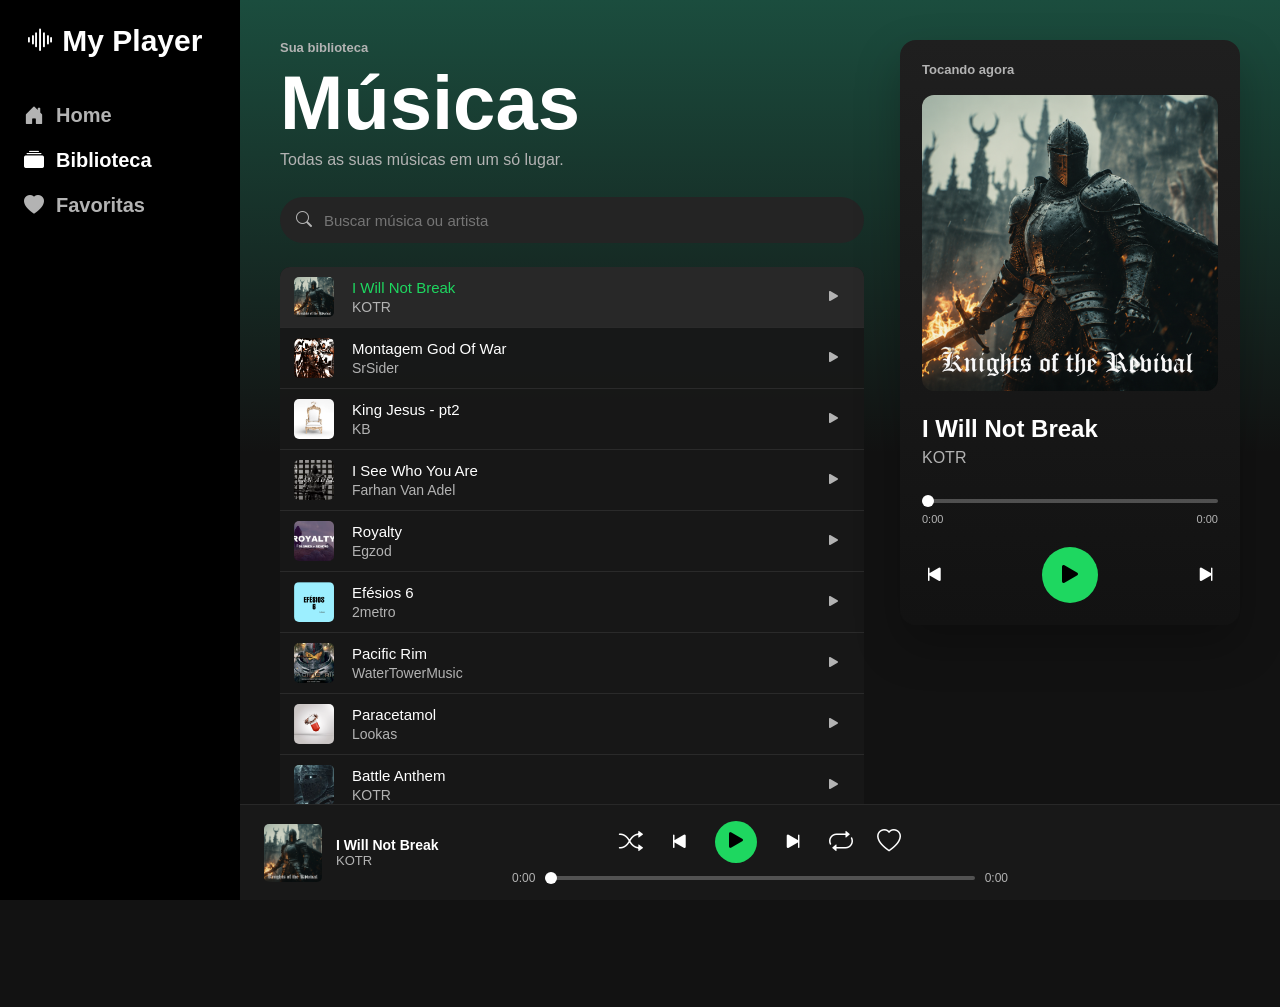
==== biblioteca.html @ 362a0c58 "feat: initial commit" ====
<!doctype html>
<html lang="pt-BR">
  <head>
    <meta charset="UTF-8" />
    <meta name="viewport" content="width=device-width, initial-scale=1.0" />
    <title>Biblioteca</title>
    <link rel="icon" type="image/png" href="assets/icon.png" />
    <link rel="stylesheet" href="style.css" />
    <link
      rel="stylesheet"
      href="https://cdn.jsdelivr.net/npm/bootstrap-icons@1.11.3/font/bootstrap-icons.css"
    />
  </head>
  <body>
    <aside class="sidebar" aria-label="Menu principal">
      <header class="sidebar-header">
        <h1><i class="bi bi-soundwave" aria-hidden="true"></i> My Player</h1>
      </header>

      <nav aria-label="Navegação do player">
          <a href="index.html">
            <i class="bi bi-house-door-fill" aria-hidden="true"></i>
            <span>Home</span>
          </a>
          <a href="biblioteca.html" class="active">
            <i class="bi bi-collection-fill" aria-hidden="true"></i>
            <span>Biblioteca</span>
          </a>
          <a href="favoritas.html">
            <i class="bi bi-heart-fill" aria-hidden="true"></i>
            <span>Favoritas</span>
          </a>
      </nav>
    </aside>

    <main class="main library-main">
      <section class="library" aria-label="Biblioteca de músicas">
        <header class="library-header">
          <p class="eyebrow">Sua biblioteca</p>
          <h2>Músicas</h2>
          <p>Todas as suas músicas em um só lugar.</p>
        </header>

        <form class="library-search" role="search">
          <i class="bi bi-search" aria-hidden="true"></i>
          <input
            id="librarySearch"
            type="search"
            placeholder="Buscar música ou artista"
            aria-label="Buscar música ou artista"
          />
        </form>

        <section id="libraryMusicList" class="library-music-list" aria-label="Lista de músicas"></section>
      </section>

      <aside class="library-preview" aria-label="Tocando agora">
        <p class="eyebrow">Tocando agora</p>

        <img
          id="libraryPlayerCover"
          class="library-preview-cover"
          src="assets/capas/i_will_not_break.png"
          alt="Capa da música atual"
        />

        <h2 id="libraryPlayerTitle">I Will Not Break</h2>
        <p id="libraryPlayerArtist">KOTR</p>

        <div class="library-preview-progress">
          <input id="libraryProgress" type="range" min="0" value="0" aria-label="Progresso da música" />
          <div>
            <span id="libraryCurrentTime">0:00</span>
            <span id="libraryDuration">0:00</span>
          </div>
        </div>

        <div class="library-preview-controls" aria-label="Controles da biblioteca">
          <button id="libraryPrevBtn" class="player-control" type="button" aria-label="Música anterior">
            <i class="bi bi-skip-start-fill"></i>
          </button>

          <button id="libraryPlayBtn" class="library-play player-control" type="button" aria-label="Tocar ou pausar">
            <i id="libraryPlayIcon" class="bi bi-play-fill"></i>
          </button>

          <button id="libraryNextBtn" class="player-control" type="button" aria-label="Próxima música">
            <i class="bi bi-skip-end-fill"></i>
          </button>
        </div>
      </aside>
    </main>

    <footer class="global-player">
      <section class="global-current" aria-label="Música atual">
        <img
          id="globalCover"
          class="global-current-cover"
          src="assets/capas/i_will_not_break.png"
          alt="Capa da música atual"
        />
        <div class="global-current-info">
          <h2 id="globalTitle">I Will Not Break</h2>
          <p id="globalArtist">KOTR</p>
        </div>
      </section>

      <section class="global-controls" aria-label="Controles do player">
        <div class="global-buttons">
          <button id="globalShuffleBtn" class="player-control" type="button" aria-label="Aleatório">
            <i class="bi bi-shuffle"></i>
          </button>

          <button id="globalPrevBtn" class="player-control" type="button" aria-label="Música anterior">
            <i class="bi bi-skip-start-fill"></i>
          </button>

          <button id="globalPlayBtn" class="global-play player-control" type="button" aria-label="Tocar ou pausar">
            <i id="globalPlayIcon" class="bi bi-play-fill"></i>
          </button>

          <button id="globalNextBtn" class="player-control" type="button" aria-label="Próxima música">
            <i class="bi bi-skip-end-fill"></i>
          </button>

          <button id="globalRepeatBtn" class="player-control" type="button" aria-label="Repetir">
            <i class="bi bi-repeat"></i>
          </button>

          <button id="globalFavoriteBtn" class="player-control favorite-control" type="button" aria-label="Favoritar música">
            <i class="bi bi-heart"></i>
          </button>
        </div>

        <div class="global-progress">
          <span id="globalCurrentTime">0:00</span>
          <input id="globalProgress" type="range" min="0" value="0" aria-label="Progresso da música" />
          <span id="globalDuration">0:00</span>
        </div>
      </section>

      <audio id="globalAudio"></audio>
    </footer>

    <script src="script.js"></script>
  </body>
</html>
---- style.css ----
* {
  margin: 0;
  padding: 0;
  box-sizing: border-box;
}

body {
  background: #121212;
  color: #fff;
  font-family: Arial, Helvetica, sans-serif;
  display: flex;
  min-height: 100vh;
}

button {
  border: none;
  cursor: pointer;
}

.sidebar {
  width: 240px;
  background: #000;
  padding: 24px;
  position: fixed;
  inset: 0 auto 0 0;
  z-index: 60;
}

.sidebar h1 {
  font-size: 30px;
  margin-bottom: 46px;
}

.sidebar nav {
  display: flex;
  flex-direction: column;
  gap: 22px;
}

.sidebar a {
  color: #b3b3b3;
  text-decoration: none;
  font-weight: bold;
  display: flex;
  gap: 12px;
  font-size: 20px;
  transition: 0.2s;
}

.sidebar a:hover,
.sidebar a.active {
  color: #fff;
}

.main {
  margin-left: 240px;
  width: calc(100% - 240px);
  min-height: 100vh;
  background: linear-gradient(180deg, #1b4d3e 0%, #121212 45%, #121212 100%);
  display: flex;
  justify-content: center;
  align-items: center;
  padding: 40px 40px 130px;
}

.hero {
  width: 100%;
  max-width: 590px;
}

.hero > .eyebrow {
  display: block;
  text-align: center;
  font-size: 11px;
  font-weight: 600;
  color: rgba(255, 255, 255, 0.85);
  margin-bottom: 30px;
  letter-spacing: 1px;
}

.hero img {
  width: 100%;
  max-width: 440px;
  display: block;
  margin: 0 auto 24px;
  aspect-ratio: 1 / 1;
  object-fit: cover;
  border: 4px solid #efe9dc;
  box-shadow:
    0 18px 40px rgba(0, 0, 0, 0.25),
    0 8px 20px rgba(0, 0, 0, 0.15);
}

.music-info-main {
  display: flex;
  justify-content: space-between;
  align-items: center;
  margin-bottom: 20px;
}

.music-info-main h2 {
  font-size: 24px;
  line-height: 1.1;
  margin-bottom: 5px;
  font-weight: 700;
}

.music-info-main p {
  color: #c5d0d0;
  font-size: 14px;
}

.heart-main {
  background: transparent;
  color: #c5d0d0;
  font-size: 22px;
  transition: 0.2s;
}

.heart-main:hover,
.heart-main.active {
  color: #1ed760;
}

.progress-main {
  margin-bottom: 28px;
}

.progress-main input[type="range"] {
  width: 100%;
  cursor: pointer;
}

.progress-main div {
  display: flex;
  justify-content: space-between;
  margin-top: 6px;
  color: #c5d0d0;
  font-size: 11px;
}

.player-controls-main {
  display: flex;
  justify-content: space-between;
  align-items: center;
}

.player-controls-main button {
  background: transparent;
  color: white;
  font-size: 22px;
  transition: 0.2s;
}

.player-controls-main button:hover {
  transform: scale(1.08);
}

.play-main {
  width: 58px;
  height: 58px;
  border-radius: 50%;
  background: #1ed760 !important;
  color: #000 !important;
  display: flex;
  justify-content: center;
  align-items: center;
  font-size: 30px !important;
}

.player-control.active,
.player-control.active i,
.favorite-control.active,
.favorite-control.active i {
  color: #1ed760;
}

input[type="range"] {
  appearance: none;
  height: 4px;
  border-radius: 999px;
  background: rgba(255, 255, 255, 0.25);
}

input[type="range"]::-webkit-slider-thumb {
  appearance: none;
  width: 12px;
  height: 12px;
  background: white;
  border-radius: 50%;
  cursor: pointer;
}

input[type="range"]::-moz-range-thumb {
  width: 12px;
  height: 12px;
  border: none;
  background: white;
  border-radius: 50%;
  cursor: pointer;
}

/* =========================
   BIBLIOTECA
========================= */

.library-main {
  display: grid;
  grid-template-columns: minmax(420px, 760px) 340px;
  align-items: flex-start;
  justify-content: flex-start;
  gap: 36px;
}

.library {
  width: 100%;
}

.library-header {
  margin-bottom: 28px;
}

.library-header .eyebrow {
  font-size: 13px;
  font-weight: bold;
}

.library-header h2 {
  font-size: clamp(42px, 7vw, 76px);
  margin: 10px 0;
  line-height: 1;
}

.library-header p {
  color: #b3b3b3;
}

.library-search {
  height: 46px;
  background: #242424;
  border-radius: 999px;
  display: flex;
  align-items: center;
  gap: 12px;
  padding: 0 16px;
  margin-bottom: 24px;
  color: #b3b3b3;
}

.library-search input {
  width: 100%;
  background: transparent;
  border: none;
  outline: none;
  color: #fff;
  font-size: 15px;
}

.library-music-list {
  background: rgba(24, 24, 24, 0.9);
  border-radius: 10px;
  overflow: hidden;
}

.library-song {
  display: grid;
  grid-template-columns: 44px 1fr 32px;
  align-items: center;
  gap: 14px;
  padding: 10px 14px;
  border-bottom: 1px solid #2a2a2a;
  cursor: pointer;
  transition: 0.2s;
}

.library-song:hover,
.library-song.active {
  background: #282828;
}

.library-song.active h3 {
  color: #1ed760;
}

.library-song img {
  width: 40px;
  height: 40px;
  border-radius: 5px;
  object-fit: cover;
}

.library-song h3 {
  font-size: 15px;
  font-weight: 500;
  margin-bottom: 3px;
}

.library-song p {
  color: #b3b3b3;
  font-size: 14px;
}

.library-song button {
  background: transparent;
  color: #b3b3b3;
  font-size: 18px;
}

.library-empty {
  padding: 22px;
  color: #b3b3b3;
  text-align: center;
}

.library-preview {
  background: linear-gradient(180deg, #1f1f1f, #121212);
  border-radius: 16px;
  padding: 22px;
  position: sticky;
  top: 40px;
  box-shadow: 0 20px 45px rgba(0, 0, 0, 0.25);
}

.library-preview .eyebrow {
  display: block;
  color: #b3b3b3;
  font-size: 13px;
  font-weight: bold;
  margin-bottom: 18px;
}

.library-preview img {
  width: 100%;
  aspect-ratio: 1 / 1;
  object-fit: cover;
  border-radius: 12px;
  margin-bottom: 20px;
}

.library-preview h2 {
  font-size: 24px;
  margin-bottom: 6px;
}

.library-preview p {
  color: #b3b3b3;
  margin-bottom: 22px;
}

.library-preview-progress {
  margin-bottom: 22px;
}

.library-preview-progress input {
  width: 100%;
}

.library-preview-progress div {
  display: flex;
  justify-content: space-between;
  color: #b3b3b3;
  font-size: 11px;
  margin-top: 6px;
}

.library-preview-controls {
  display: flex;
  align-items: center;
  justify-content: space-between;
}

.library-preview-controls button {
  background: transparent;
  color: white;
  font-size: 24px;
}

.library-play {
  width: 56px;
  height: 56px;
  border-radius: 50%;
  background: #1ed760 !important;
  color: #000 !important;
  font-size: 32px !important;
  display: grid;
  place-items: center;
}

/* =========================
   FAVORITAS
========================= */

.favorites-main {
  justify-content: flex-start;
  align-items: flex-start;
}

.favorites {
  width: 100%;
}

.favorites-grid {
  display: grid;
  grid-template-columns: repeat(auto-fill, minmax(180px, 1fr));
  gap: 22px;
}

.favorite-card {
  background: #181818;
  padding: 16px;
  border-radius: 12px;
  cursor: pointer;
  transition: 0.25s;
  position: relative;
}

.favorite-card:hover {
  background: #282828;
  transform: translateY(-4px);
}

.favorite-card img {
  width: 100%;
  aspect-ratio: 1 / 1;
  object-fit: cover;
  border-radius: 8px;
  margin-bottom: 14px;
}

.favorite-card h3 {
  font-size: 16px;
  margin-bottom: 5px;
}

.favorite-card p {
  color: #b3b3b3;
  font-size: 14px;
}

.favorite-card .card-play {
  position: absolute;
  right: 18px;
  bottom: 72px;
  width: 46px;
  height: 46px;
  border-radius: 50%;
  background: #1ed760;
  color: #000;
  display: grid;
  place-items: center;
  font-size: 28px;
  opacity: 0;
  transform: translateY(8px);
  transition: 0.2s;
}

.favorite-card:hover .card-play {
  opacity: 1;
  transform: translateY(0);
}

/* =========================
   PLAYER GLOBAL
========================= */

.global-player {
  position: fixed;
  left: 240px;
  right: 0;
  bottom: 0;
  min-height: 96px;
  background: #181818;
  border-top: 1px solid #282828;
  display: grid;
  grid-template-columns: 1fr 2fr 1fr;
  align-items: center;
  padding: 14px 24px;
  z-index: 70;
}

.global-current {
  display: flex;
  align-items: center;
  gap: 14px;
}

.global-current img {
  width: 58px;
  height: 58px;
  border-radius: 5px;
  object-fit: cover;
}

.global-current h2 {
  font-size: 14px;
}

.global-current p {
  color: #b3b3b3;
  font-size: 13px;
}

.global-controls {
  display: flex;
  flex-direction: column;
  align-items: center;
  gap: 8px;
  width: 100%;
}

.global-buttons {
  display: flex;
  align-items: center;
  gap: 24px;
}

.global-buttons button {
  background: transparent;
  color: #fff;
  font-size: 24px;
  transition: 0.2s;
}

.global-buttons button:hover {
  transform: scale(1.08);
}

.global-play {
  width: 42px;
  height: 42px;
  border-radius: 50%;
  background: #1ed760 !important;
  color: #000 !important;
  display: grid;
  place-items: center;
  font-size: 28px !important;
}

.global-progress {
  width: min(620px, 100%);
  display: flex;
  align-items: center;
  gap: 10px;
  color: #b3b3b3;
  font-size: 12px;
}

.global-progress input {
  width: 100%;
}

/* =========================
   RESPONSIVO
========================= */

@media (max-width: 1050px) {
  .library-main {
    grid-template-columns: 1fr;
  }

  .library-preview {
    position: static;
  }
}

@media (max-width: 850px) {
  body {
    display: block;
  }

  .sidebar {
    width: 100%;
    height: auto;
    min-height: 78px;
    padding: 14px 18px;
    position: fixed;
    inset: 0 0 auto 0;
    display: flex;
    align-items: center;
    justify-content: space-between;
    gap: 18px;
    border-bottom: 1px solid #282828;
  }

  .sidebar h1 {
    font-size: 20px;
    margin-bottom: 0;
    white-space: nowrap;
  }

  .sidebar nav {
    flex-direction: row;
    align-items: center;
    gap: 10px;
    overflow-x: auto;
    padding-bottom: 2px;
  }

  .sidebar nav::-webkit-scrollbar {
    display: none;
  }

  .sidebar a {
    font-size: 14px;
    gap: 7px;
    padding: 9px 12px;
    border-radius: 999px;
    background: #121212;
    white-space: nowrap;
  }

  .sidebar a.active {
    background: #282828;
    color: #fff;
  }

  .main {
    margin-left: 0;
    width: 100%;
    padding: 118px 25px 180px;
  }

  .hero {
    max-width: 330px;
  }

  .hero img {
    max-width: 260px;
  }

  .global-player {
    left: 0;
    grid-template-columns: 1fr;
    gap: 12px;
  }
}

@media (max-width: 520px) {
  .sidebar {
    align-items: flex-start;
    flex-direction: column;
    gap: 12px;
  }

  .sidebar nav {
    width: 100%;
  }

  .main {
    padding-top: 150px;
  }

  .global-current {
    justify-content: center;
  }

  .global-buttons {
    gap: 16px;
  }

  .global-progress {
    width: 100%;
  }
}
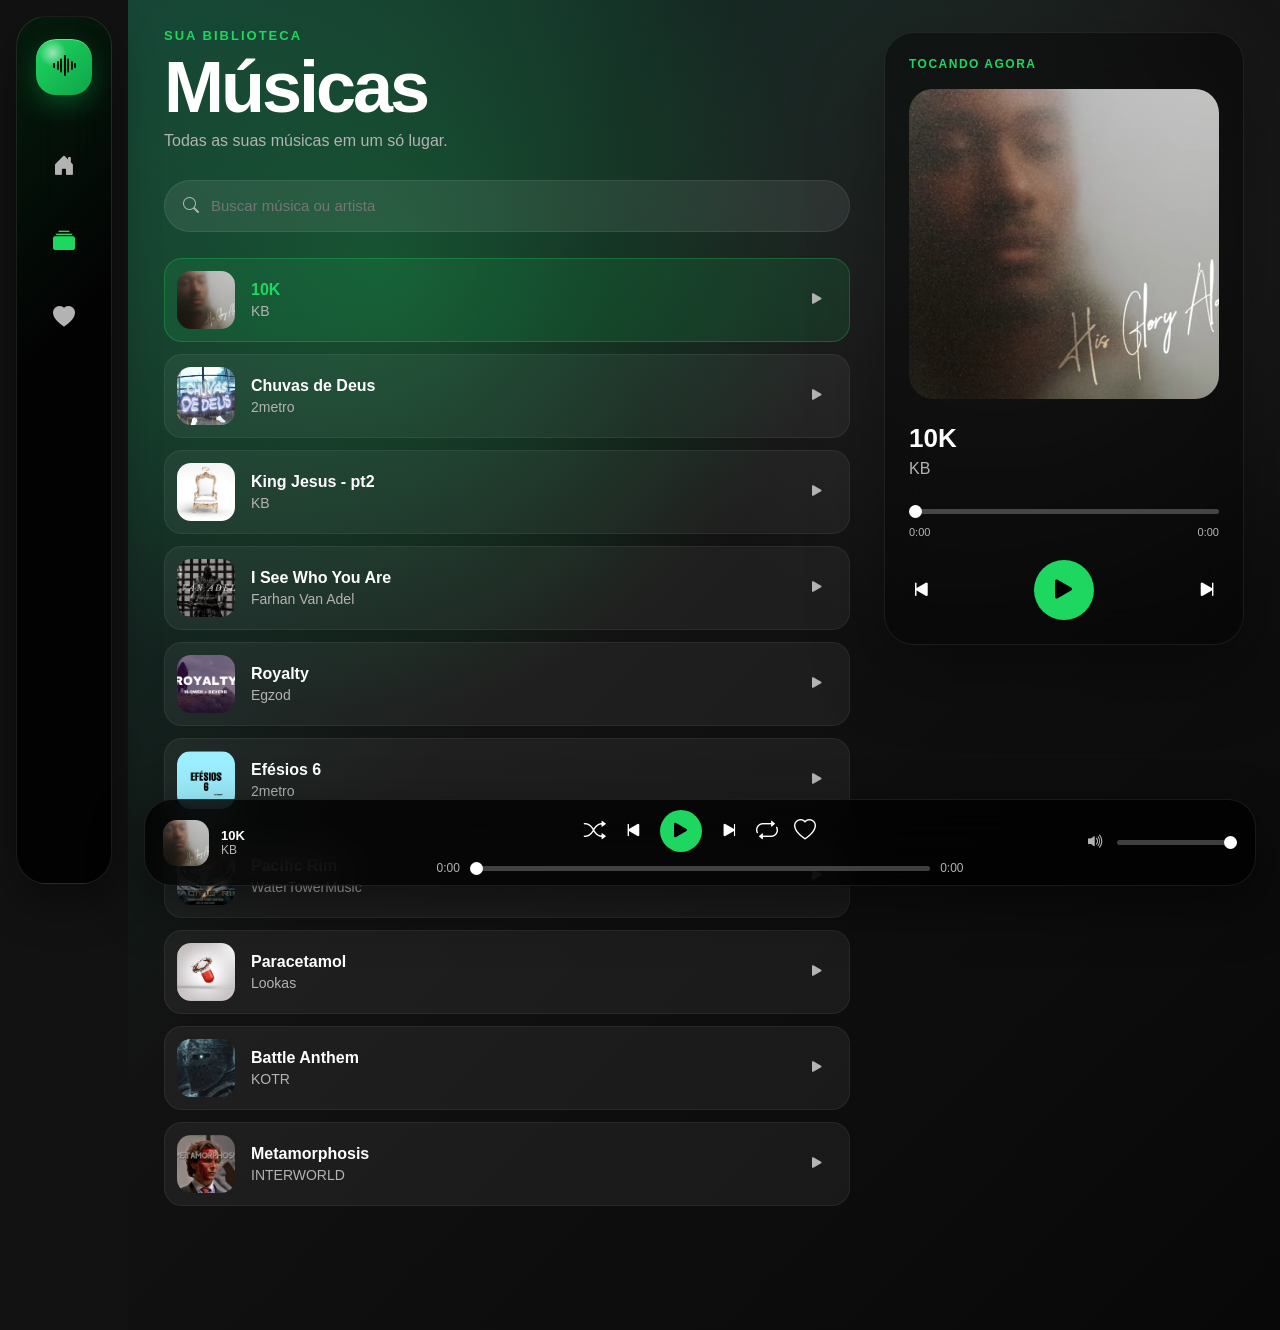
==== commit c34a2144: "new features" ====
--- a/biblioteca.html
+++ b/biblioteca.html
@@ -14,22 +14,22 @@
   <body>
     <aside class="sidebar" aria-label="Menu principal">
       <header class="sidebar-header">
-        <h1><i class="bi bi-soundwave" aria-hidden="true"></i> My Player</h1>
+        <h1><i class="bi bi-soundwave" aria-hidden="true"></i></h1>
       </header>
 
       <nav aria-label="Navegação do player">
-          <a href="index.html">
-            <i class="bi bi-house-door-fill" aria-hidden="true"></i>
-            <span>Home</span>
-          </a>
-          <a href="biblioteca.html" class="active">
-            <i class="bi bi-collection-fill" aria-hidden="true"></i>
-            <span>Biblioteca</span>
-          </a>
-          <a href="favoritas.html">
-            <i class="bi bi-heart-fill" aria-hidden="true"></i>
-            <span>Favoritas</span>
-          </a>
+        <a href="index.html">
+          <i class="bi bi-house-door-fill" aria-hidden="true"></i>
+          <span>Home</span>
+        </a>
+        <a href="biblioteca.html" class="active">
+          <i class="bi bi-collection-fill" aria-hidden="true"></i>
+          <span>Biblioteca</span>
+        </a>
+        <a href="favoritas.html">
+          <i class="bi bi-heart-fill" aria-hidden="true"></i>
+          <span>Favoritas</span>
+        </a>
       </nav>
     </aside>
 
@@ -51,7 +51,11 @@
           />
         </form>
 
-        <section id="libraryMusicList" class="library-music-list" aria-label="Lista de músicas"></section>
+        <section
+          id="libraryMusicList"
+          class="library-music-list"
+          aria-label="Lista de músicas"
+        ></section>
       </section>
 
       <aside class="library-preview" aria-label="Tocando agora">
@@ -68,23 +72,47 @@
         <p id="libraryPlayerArtist">KOTR</p>
 
         <div class="library-preview-progress">
-          <input id="libraryProgress" type="range" min="0" value="0" aria-label="Progresso da música" />
+          <input
+            id="libraryProgress"
+            type="range"
+            min="0"
+            value="0"
+            aria-label="Progresso da música"
+          />
           <div>
             <span id="libraryCurrentTime">0:00</span>
             <span id="libraryDuration">0:00</span>
           </div>
         </div>
 
-        <div class="library-preview-controls" aria-label="Controles da biblioteca">
-          <button id="libraryPrevBtn" class="player-control" type="button" aria-label="Música anterior">
+        <div
+          class="library-preview-controls"
+          aria-label="Controles da biblioteca"
+        >
+          <button
+            id="libraryPrevBtn"
+            class="player-control"
+            type="button"
+            aria-label="Música anterior"
+          >
             <i class="bi bi-skip-start-fill"></i>
           </button>
 
-          <button id="libraryPlayBtn" class="library-play player-control" type="button" aria-label="Tocar ou pausar">
+          <button
+            id="libraryPlayBtn"
+            class="library-play player-control"
+            type="button"
+            aria-label="Tocar ou pausar"
+          >
             <i id="libraryPlayIcon" class="bi bi-play-fill"></i>
           </button>
 
-          <button id="libraryNextBtn" class="player-control" type="button" aria-label="Próxima música">
+          <button
+            id="libraryNextBtn"
+            class="player-control"
+            type="button"
+            aria-label="Próxima música"
+          >
             <i class="bi bi-skip-end-fill"></i>
           </button>
         </div>
@@ -107,36 +135,84 @@
 
       <section class="global-controls" aria-label="Controles do player">
         <div class="global-buttons">
-          <button id="globalShuffleBtn" class="player-control" type="button" aria-label="Aleatório">
+          <button
+            id="globalShuffleBtn"
+            class="player-control"
+            type="button"
+            aria-label="Aleatório"
+          >
             <i class="bi bi-shuffle"></i>
           </button>
 
-          <button id="globalPrevBtn" class="player-control" type="button" aria-label="Música anterior">
+          <button
+            id="globalPrevBtn"
+            class="player-control"
+            type="button"
+            aria-label="Música anterior"
+          >
             <i class="bi bi-skip-start-fill"></i>
           </button>
 
-          <button id="globalPlayBtn" class="global-play player-control" type="button" aria-label="Tocar ou pausar">
+          <button
+            id="globalPlayBtn"
+            class="global-play player-control"
+            type="button"
+            aria-label="Tocar ou pausar"
+          >
             <i id="globalPlayIcon" class="bi bi-play-fill"></i>
           </button>
 
-          <button id="globalNextBtn" class="player-control" type="button" aria-label="Próxima música">
+          <button
+            id="globalNextBtn"
+            class="player-control"
+            type="button"
+            aria-label="Próxima música"
+          >
             <i class="bi bi-skip-end-fill"></i>
           </button>
 
-          <button id="globalRepeatBtn" class="player-control" type="button" aria-label="Repetir">
+          <button
+            id="globalRepeatBtn"
+            class="player-control"
+            type="button"
+            aria-label="Repetir"
+          >
             <i class="bi bi-repeat"></i>
           </button>
 
-          <button id="globalFavoriteBtn" class="player-control favorite-control" type="button" aria-label="Favoritar música">
+          <button
+            id="globalFavoriteBtn"
+            class="player-control favorite-control"
+            type="button"
+            aria-label="Favoritar música"
+          >
             <i class="bi bi-heart"></i>
           </button>
         </div>
 
         <div class="global-progress">
           <span id="globalCurrentTime">0:00</span>
-          <input id="globalProgress" type="range" min="0" value="0" aria-label="Progresso da música" />
+          <input
+            id="globalProgress"
+            type="range"
+            min="0"
+            value="0"
+            aria-label="Progresso da música"
+          />
           <span id="globalDuration">0:00</span>
         </div>
+      </section>
+      <section class="global-volume" aria-label="Controle de volume">
+        <i class="bi bi-volume-up-fill"></i>
+
+        <input
+          id="volumeControl"
+          type="range"
+          min="0"
+          max="100"
+          value="100"
+          aria-label="Volume"
+        />
       </section>
 
       <audio id="globalAudio"></audio>
--- a/style.css
+++ b/style.css
@@ -4,12 +4,17 @@
   box-sizing: border-box;
 }
 
+html,
+body {
+  width: 100%;
+  min-height: 100%;
+  overflow-x: hidden;
+}
+
 body {
   background: #121212;
   color: #fff;
   font-family: Arial, Helvetica, sans-serif;
-  display: flex;
-  min-height: 100vh;
 }
 
 button {
@@ -17,129 +22,391 @@
   cursor: pointer;
 }
 
+/* =========================
+   SIDEBAR
+========================= */
+
 .sidebar {
-  width: 240px;
-  background: #000;
-  padding: 24px;
   position: fixed;
-  inset: 0 auto 0 0;
+  left: 16px;
+  top: 16px;
   z-index: 60;
+  width: calc(100% - 32px);
+  height: 68px;
+  padding: 9px 12px;
+  border-radius: 24px;
+  background:
+    linear-gradient(135deg, rgba(30, 215, 96, 0.12), transparent 38%),
+    rgba(0, 0, 0, 0.88);
+  border: 1px solid rgba(255, 255, 255, 0.1);
+  backdrop-filter: blur(20px);
+  display: flex;
+  align-items: center;
+  justify-content: space-between;
+  box-shadow: 0 18px 45px rgba(0, 0, 0, 0.38);
 }
 
 .sidebar h1 {
-  font-size: 30px;
-  margin-bottom: 46px;
+  width: 48px;
+  height: 48px;
+  border-radius: 18px;
+  background:
+    radial-gradient(
+      circle at 30% 25%,
+      rgba(255, 255, 255, 0.55),
+      transparent 24%
+    ),
+    linear-gradient(135deg, #1ed760, #0ea54a);
+  color: #000;
+  display: grid;
+  place-items: center;
+  font-size: 0;
+  box-shadow:
+    0 10px 26px rgba(30, 215, 96, 0.28),
+    inset 0 1px 0 rgba(255, 255, 255, 0.35);
+}
+
+.sidebar h1 i {
+  font-size: 23px;
 }
 
 .sidebar nav {
   display: flex;
-  flex-direction: column;
-  gap: 22px;
+  align-items: center;
+  gap: 8px;
 }
 
 .sidebar a {
+  width: 46px;
+  height: 46px;
+  border-radius: 17px;
   color: #b3b3b3;
   text-decoration: none;
-  font-weight: bold;
-  display: flex;
-  gap: 12px;
+  display: grid;
+  place-items: center;
   font-size: 20px;
-  transition: 0.2s;
+  transition: 0.22s ease;
+  position: relative;
+}
+
+.sidebar a::before {
+  content: "";
+  position: absolute;
+  inset: 8px;
+  border-radius: 14px;
+  background: rgba(30, 215, 96, 0.16);
+  opacity: 0;
+  transform: scale(0.75);
+  transition: 0.22s ease;
+  display: none;
+}
+
+.sidebar a i {
+  position: relative;
+  z-index: 1;
+}
+
+.sidebar a span {
+  display: none;
 }
 
 .sidebar a:hover,
 .sidebar a.active {
-  color: #fff;
-}
+  color: #1ed760;
+}
+
+.sidebar a:hover::before,
+.sidebar a.active::before {
+  opacity: 1;
+  transform: scale(1);
+}
+
+/* DESKTOP */
+@media (min-width: 1100px) {
+  .sidebar {
+    width: 98px;
+    height: calc(100vh - 32px);
+    flex-direction: column;
+    justify-content: flex-start;
+    padding: 18px 12px;
+    border-radius: 30px;
+  }
+
+  .sidebar h1 {
+    width: 58px;
+    height: 58px;
+    margin-bottom: 42px;
+    border-radius: 20px;
+  }
+
+  .sidebar h1 i {
+    font-size: 28px;
+  }
+
+  .sidebar nav {
+    width: 100%;
+    flex-direction: column;
+    gap: 18px;
+  }
+
+  .sidebar a {
+    width: 58px;
+    height: 58px;
+    font-size: 22px;
+  }
+
+  .sidebar a span {
+    display: block;
+    position: absolute;
+    left: 74px;
+    background: rgba(20, 20, 20, 0.96);
+    color: #fff;
+    font-size: 13px;
+    font-weight: 700;
+    padding: 8px 12px;
+    border-radius: 999px;
+    opacity: 0;
+    pointer-events: none;
+    transform: translateX(-8px);
+    transition: 0.2s ease;
+    white-space: nowrap;
+    box-shadow: 0 12px 28px rgba(0, 0, 0, 0.35);
+  }
+
+  .sidebar a:hover span {
+    opacity: 1;
+    transform: translateX(0);
+  }
+
+  .sidebar a.active::after {
+    right: -5px;
+    bottom: auto;
+    width: 4px;
+    height: 22px;
+    border-radius: 999px;
+  }
+}
+
+/* =========================
+   MAIN
+========================= */
 
 .main {
-  margin-left: 240px;
-  width: calc(100% - 240px);
-  min-height: 100vh;
-  background: linear-gradient(180deg, #1b4d3e 0%, #121212 45%, #121212 100%);
-  display: flex;
-  justify-content: center;
-  align-items: center;
-  padding: 40px 40px 130px;
-}
+  width: 100%;
+  min-height: 100svh;
+  padding: 96px 16px 160px;
+  background:
+    radial-gradient(
+      circle at 22% 20%,
+      rgba(30, 215, 96, 0.24),
+      transparent 32%
+    ),
+    radial-gradient(
+      circle at 78% 18%,
+      rgba(255, 255, 255, 0.08),
+      transparent 30%
+    ),
+    linear-gradient(135deg, #173f34 0%, #121212 44%, #080808 100%);
+}
+
+/* =========================
+   HOME
+========================= */
 
 .hero {
   width: 100%;
-  max-width: 590px;
+  max-width: 520px;
+  margin: 0 auto;
+  display: flex;
+  flex-direction: column;
+  gap: 18px;
 }
 
 .hero > .eyebrow {
-  display: block;
-  text-align: center;
-  font-size: 11px;
-  font-weight: 600;
-  color: rgba(255, 255, 255, 0.85);
-  margin-bottom: 30px;
-  letter-spacing: 1px;
+  order: 1;
+  color: #1ed760;
+  font-size: 12px;
+  font-weight: 800;
+  letter-spacing: 2px;
+  text-transform: uppercase;
 }
 
 .hero img {
-  width: 100%;
-  max-width: 440px;
-  display: block;
-  margin: 0 auto 24px;
+  order: 2;
+  width: 100%;
   aspect-ratio: 1 / 1;
+  max-height: min(58svh, 520px);
   object-fit: cover;
-  border: 4px solid #efe9dc;
+  border-radius: 30px;
+  border: 1px solid rgba(255, 255, 255, 0.14);
   box-shadow:
-    0 18px 40px rgba(0, 0, 0, 0.25),
-    0 8px 20px rgba(0, 0, 0, 0.15);
+    0 38px 80px rgba(0, 0, 0, 0.42),
+    0 0 80px rgba(30, 215, 96, 0.14);
 }
 
 .music-info-main {
-  display: flex;
+  order: 3;
+  display: flex;
+  align-items: center;
   justify-content: space-between;
-  align-items: center;
-  margin-bottom: 20px;
+  gap: 16px;
 }
 
 .music-info-main h2 {
-  font-size: 24px;
-  line-height: 1.1;
-  margin-bottom: 5px;
-  font-weight: 700;
+  max-width: 100%;
+  font-size: clamp(34px, 10vw, 56px);
+  line-height: 0.95;
+  font-weight: 900;
+  letter-spacing: -2px;
 }
 
 .music-info-main p {
   color: #c5d0d0;
+  font-size: 16px;
+  margin-top: 8px;
+}
+
+.music-actions {
+  display: flex;
+  align-items: center;
+  gap: 10px;
+}
+
+.heart-main {
+  min-width: 50px;
+  width: 50px;
+  height: 50px;
+  border-radius: 50%;
+  background: rgba(255, 255, 255, 0.08);
+  color: #c5d0d0;
+  font-size: 21px;
+  transition: 0.2s;
+}
+
+.heart-main:hover,
+.heart-main.active,
+#mainLyricsBtn.active {
+  color: #1ed760;
+  transform: scale(1.06);
+}
+
+/* =========================
+   PROGRESSO
+========================= */
+
+.progress-main {
+  order: 4;
+  width: 100%;
+}
+
+.progress-main input[type="range"] {
+  width: 100%;
+}
+
+.progress-main div {
+  display: flex;
+  justify-content: space-between;
+  margin-top: 10px;
+  color: #c5d0d0;
+  font-size: 12px;
+}
+
+input[type="range"] {
+  appearance: none;
+  height: 5px;
+  border-radius: 999px;
+  background: rgba(255, 255, 255, 0.24);
+}
+
+input[type="range"]::-webkit-slider-thumb {
+  appearance: none;
+  width: 13px;
+  height: 13px;
+  background: white;
+  border-radius: 50%;
+}
+
+input[type="range"]::-moz-range-thumb {
+  width: 13px;
+  height: 13px;
+  border: none;
+  background: white;
+  border-radius: 50%;
+}
+
+/* =========================
+   LETRA
+========================= */
+
+.lyrics-karaoke {
+  order: 5;
+  width: 100%;
+  height: 42px;
+  overflow: hidden;
+  display: flex;
+  align-items: center;
+  padding: 0 18px;
+  border-radius: 999px;
+  background: rgba(0, 0, 0, 0.28);
+  border: 1px solid rgba(30, 215, 96, 0.18);
+  backdrop-filter: blur(16px);
+}
+
+.lyrics-karaoke.hidden {
+  display: none;
+}
+
+.lyrics-karaoke p {
+  width: 100%;
+  text-align: center;
+  color: #1ed760;
   font-size: 14px;
-}
-
-.heart-main {
-  background: transparent;
-  color: #c5d0d0;
-  font-size: 22px;
-  transition: 0.2s;
-}
-
-.heart-main:hover,
-.heart-main.active {
-  color: #1ed760;
-}
-
-.progress-main {
-  margin-bottom: 28px;
-}
-
-.progress-main input[type="range"] {
-  width: 100%;
-  cursor: pointer;
-}
-
-.progress-main div {
-  display: flex;
-  justify-content: space-between;
-  margin-top: 6px;
-  color: #c5d0d0;
-  font-size: 11px;
-}
+  font-weight: 800;
+  white-space: nowrap;
+  overflow: hidden;
+  text-overflow: ellipsis;
+}
+
+.lyrics-karaoke p.enter {
+  animation: lyricEnter 0.28s ease forwards;
+}
+
+.lyrics-karaoke p.exit {
+  animation: lyricExit 0.22s ease forwards;
+}
+
+@keyframes lyricEnter {
+  from {
+    transform: translateY(26px);
+    opacity: 0;
+  }
+
+  to {
+    transform: translateY(0);
+    opacity: 1;
+  }
+}
+
+@keyframes lyricExit {
+  from {
+    transform: translateY(0);
+    opacity: 1;
+  }
+
+  to {
+    transform: translateY(-26px);
+    opacity: 0;
+  }
+}
+
+/* =========================
+   CONTROLES HOME
+========================= */
 
 .player-controls-main {
+  order: 6;
+  width: 100%;
+  height: 68px;
   display: flex;
   justify-content: space-between;
   align-items: center;
@@ -148,24 +415,23 @@
 .player-controls-main button {
   background: transparent;
   color: white;
-  font-size: 22px;
+  font-size: 24px;
   transition: 0.2s;
 }
 
 .player-controls-main button:hover {
-  transform: scale(1.08);
+  transform: scale(1.1);
 }
 
 .play-main {
-  width: 58px;
-  height: 58px;
+  width: 68px;
+  height: 68px;
   border-radius: 50%;
   background: #1ed760 !important;
   color: #000 !important;
-  display: flex;
-  justify-content: center;
-  align-items: center;
-  font-size: 30px !important;
+  display: grid;
+  place-items: center;
+  font-size: 34px !important;
 }
 
 .player-control.active,
@@ -175,75 +441,54 @@
   color: #1ed760;
 }
 
-input[type="range"] {
-  appearance: none;
-  height: 4px;
+/* =========================
+   BIBLIOTECA
+========================= */
+
+.library-main {
+  display: grid;
+  grid-template-columns: 1fr;
+  gap: 28px;
+}
+
+.library,
+.favorites {
+  width: 100%;
+}
+
+.library-header {
+  margin-bottom: 30px;
+}
+
+.library-header .eyebrow {
+  color: #1ed760;
+  font-size: 13px;
+  font-weight: 800;
+  letter-spacing: 2px;
+  text-transform: uppercase;
+}
+
+.library-header h2 {
+  font-size: clamp(42px, 10vw, 72px);
+  line-height: 0.9;
+  margin: 12px 0;
+  letter-spacing: -3px;
+}
+
+.library-header p {
+  color: #b3b3b3;
+}
+
+.library-search {
+  height: 52px;
+  background: rgba(255, 255, 255, 0.08);
+  border: 1px solid rgba(255, 255, 255, 0.08);
   border-radius: 999px;
-  background: rgba(255, 255, 255, 0.25);
-}
-
-input[type="range"]::-webkit-slider-thumb {
-  appearance: none;
-  width: 12px;
-  height: 12px;
-  background: white;
-  border-radius: 50%;
-  cursor: pointer;
-}
-
-input[type="range"]::-moz-range-thumb {
-  width: 12px;
-  height: 12px;
-  border: none;
-  background: white;
-  border-radius: 50%;
-  cursor: pointer;
-}
-
-/* =========================
-   BIBLIOTECA
-========================= */
-
-.library-main {
-  display: grid;
-  grid-template-columns: minmax(420px, 760px) 340px;
-  align-items: flex-start;
-  justify-content: flex-start;
-  gap: 36px;
-}
-
-.library {
-  width: 100%;
-}
-
-.library-header {
-  margin-bottom: 28px;
-}
-
-.library-header .eyebrow {
-  font-size: 13px;
-  font-weight: bold;
-}
-
-.library-header h2 {
-  font-size: clamp(42px, 7vw, 76px);
-  margin: 10px 0;
-  line-height: 1;
-}
-
-.library-header p {
-  color: #b3b3b3;
-}
-
-.library-search {
-  height: 46px;
-  background: #242424;
-  border-radius: 999px;
   display: flex;
   align-items: center;
   gap: 12px;
-  padding: 0 16px;
-  margin-bottom: 24px;
+  padding: 0 18px;
+  margin-bottom: 26px;
   color: #b3b3b3;
 }
 
@@ -257,25 +502,27 @@
 }
 
 .library-music-list {
-  background: rgba(24, 24, 24, 0.9);
-  border-radius: 10px;
-  overflow: hidden;
+  display: grid;
+  gap: 12px;
 }
 
 .library-song {
   display: grid;
-  grid-template-columns: 44px 1fr 32px;
-  align-items: center;
-  gap: 14px;
-  padding: 10px 14px;
-  border-bottom: 1px solid #2a2a2a;
+  grid-template-columns: 58px 1fr 42px;
+  align-items: center;
+  gap: 16px;
+  padding: 12px;
+  border-radius: 18px;
   cursor: pointer;
   transition: 0.2s;
+  background: rgba(255, 255, 255, 0.055);
+  border: 1px solid rgba(255, 255, 255, 0.06);
 }
 
 .library-song:hover,
 .library-song.active {
-  background: #282828;
+  background: rgba(30, 215, 96, 0.12);
+  border-color: rgba(30, 215, 96, 0.28);
 }
 
 .library-song.active h3 {
@@ -283,16 +530,15 @@
 }
 
 .library-song img {
-  width: 40px;
-  height: 40px;
-  border-radius: 5px;
+  width: 58px;
+  height: 58px;
+  border-radius: 14px;
   object-fit: cover;
 }
 
 .library-song h3 {
-  font-size: 15px;
-  font-weight: 500;
-  margin-bottom: 3px;
+  font-size: 16px;
+  margin-bottom: 4px;
 }
 
 .library-song p {
@@ -303,29 +549,31 @@
 .library-song button {
   background: transparent;
   color: #b3b3b3;
-  font-size: 18px;
+  font-size: 19px;
 }
 
 .library-empty {
-  padding: 22px;
+  padding: 24px;
   color: #b3b3b3;
   text-align: center;
 }
 
 .library-preview {
-  background: linear-gradient(180deg, #1f1f1f, #121212);
-  border-radius: 16px;
-  padding: 22px;
-  position: sticky;
-  top: 40px;
-  box-shadow: 0 20px 45px rgba(0, 0, 0, 0.25);
+  background: rgba(0, 0, 0, 0.42);
+  border: 1px solid rgba(255, 255, 255, 0.08);
+  border-radius: 30px;
+  padding: 24px;
+  backdrop-filter: blur(20px);
+  box-shadow: 0 30px 70px rgba(0, 0, 0, 0.34);
 }
 
 .library-preview .eyebrow {
   display: block;
-  color: #b3b3b3;
-  font-size: 13px;
-  font-weight: bold;
+  color: #1ed760;
+  font-size: 12px;
+  font-weight: 800;
+  letter-spacing: 1.5px;
+  text-transform: uppercase;
   margin-bottom: 18px;
 }
 
@@ -333,12 +581,12 @@
   width: 100%;
   aspect-ratio: 1 / 1;
   object-fit: cover;
-  border-radius: 12px;
+  border-radius: 24px;
   margin-bottom: 20px;
 }
 
 .library-preview h2 {
-  font-size: 24px;
+  font-size: 26px;
   margin-bottom: 6px;
 }
 
@@ -360,7 +608,7 @@
   justify-content: space-between;
   color: #b3b3b3;
   font-size: 11px;
-  margin-top: 6px;
+  margin-top: 8px;
 }
 
 .library-preview-controls {
@@ -376,12 +624,12 @@
 }
 
 .library-play {
-  width: 56px;
-  height: 56px;
+  width: 60px;
+  height: 60px;
   border-radius: 50%;
   background: #1ed760 !important;
   color: #000 !important;
-  font-size: 32px !important;
+  font-size: 34px !important;
   display: grid;
   place-items: center;
 }
@@ -395,35 +643,33 @@
   align-items: flex-start;
 }
 
-.favorites {
-  width: 100%;
-}
-
 .favorites-grid {
   display: grid;
-  grid-template-columns: repeat(auto-fill, minmax(180px, 1fr));
-  gap: 22px;
+  grid-template-columns: repeat(auto-fill, minmax(160px, 1fr));
+  gap: 18px;
 }
 
 .favorite-card {
-  background: #181818;
+  background: rgba(255, 255, 255, 0.055);
+  border: 1px solid rgba(255, 255, 255, 0.06);
   padding: 16px;
-  border-radius: 12px;
+  border-radius: 24px;
   cursor: pointer;
   transition: 0.25s;
   position: relative;
 }
 
 .favorite-card:hover {
-  background: #282828;
-  transform: translateY(-4px);
+  background: rgba(30, 215, 96, 0.12);
+  border-color: rgba(30, 215, 96, 0.28);
+  transform: translateY(-5px);
 }
 
 .favorite-card img {
   width: 100%;
   aspect-ratio: 1 / 1;
   object-fit: cover;
-  border-radius: 8px;
+  border-radius: 18px;
   margin-bottom: 14px;
 }
 
@@ -439,10 +685,10 @@
 
 .favorite-card .card-play {
   position: absolute;
-  right: 18px;
-  bottom: 72px;
-  width: 46px;
-  height: 46px;
+  right: 24px;
+  bottom: 78px;
+  width: 48px;
+  height: 48px;
   border-radius: 50%;
   background: #1ed760;
   color: #000;
@@ -465,59 +711,63 @@
 
 .global-player {
   position: fixed;
-  left: 240px;
-  right: 0;
-  bottom: 0;
-  min-height: 96px;
-  background: #181818;
-  border-top: 1px solid #282828;
-  display: grid;
-  grid-template-columns: 1fr 2fr 1fr;
-  align-items: center;
-  padding: 14px 24px;
+  left: 12px;
+  right: 12px;
+  bottom: 12px;
   z-index: 70;
+  min-height: 104px;
+  padding: 12px;
+  border-radius: 22px;
+  background: rgba(0, 0, 0, 0.78);
+  border: 1px solid rgba(255, 255, 255, 0.09);
+  backdrop-filter: blur(22px);
+  box-shadow: 0 20px 55px rgba(0, 0, 0, 0.46);
+  display: grid;
+  grid-template-columns: 1fr;
+  gap: 10px;
 }
 
 .global-current {
   display: flex;
   align-items: center;
-  gap: 14px;
+  gap: 12px;
 }
 
 .global-current img {
-  width: 58px;
-  height: 58px;
-  border-radius: 5px;
+  width: 46px;
+  height: 46px;
+  border-radius: 14px;
   object-fit: cover;
 }
 
 .global-current h2 {
-  font-size: 14px;
+  font-size: 13px;
 }
 
 .global-current p {
   color: #b3b3b3;
-  font-size: 13px;
+  font-size: 12px;
 }
 
 .global-controls {
   display: flex;
   flex-direction: column;
   align-items: center;
-  gap: 8px;
+  gap: 9px;
   width: 100%;
 }
 
 .global-buttons {
   display: flex;
   align-items: center;
-  gap: 24px;
+  justify-content: center;
+  gap: 16px;
 }
 
 .global-buttons button {
   background: transparent;
   color: #fff;
-  font-size: 24px;
+  font-size: 22px;
   transition: 0.2s;
 }
 
@@ -533,11 +783,11 @@
   color: #000 !important;
   display: grid;
   place-items: center;
-  font-size: 28px !important;
+  font-size: 26px !important;
 }
 
 .global-progress {
-  width: min(620px, 100%);
+  width: 100%;
   display: flex;
   align-items: center;
   gap: 10px;
@@ -548,117 +798,178 @@
 .global-progress input {
   width: 100%;
 }
-
-/* =========================
-   RESPONSIVO
-========================= */
-
-@media (max-width: 1050px) {
+.global-volume {
+  display: flex;
+  align-items: center;
+  justify-content: flex-end;
+  gap: 12px;
+}
+
+.global-volume i {
+  font-size: 18px;
+  color: #b3b3b3;
+}
+
+.global-volume input {
+  width: 120px;
+}
+
+/* =========================
+   TABLET
+========================= */
+
+@media (min-width: 768px) {
+  .main {
+    padding: 104px 28px 170px;
+  }
+
+  .hero {
+    max-width: 620px;
+  }
+
+  .hero img {
+    max-height: min(56svh, 560px);
+  }
+
+  .music-info-main h2 {
+    font-size: clamp(46px, 8vw, 72px);
+  }
+
   .library-main {
     grid-template-columns: 1fr;
   }
 
-  .library-preview {
-    position: static;
-  }
-}
-
-@media (max-width: 850px) {
-  body {
-    display: block;
-  }
-
+  .favorites-grid {
+    grid-template-columns: repeat(auto-fill, minmax(190px, 1fr));
+  }
+}
+
+/* =========================
+   DESKTOP
+========================= */
+
+@media (min-width: 1100px) {
   .sidebar {
+    width: 96px;
+    height: calc(100vh - 32px);
+    flex-direction: column;
+    justify-content: flex-start;
+    padding: 22px 14px;
+  }
+
+  .sidebar h1 {
+    width: 56px;
+    height: 56px;
+    margin-bottom: 42px;
+  }
+
+  .sidebar h1 i {
+    font-size: 28px;
+  }
+
+  .sidebar nav {
+    width: 100%;
+    flex-direction: column;
+    gap: 18px;
+  }
+
+  .sidebar a {
+    width: auto;
+    height: 58px;
+    font-size: 22px;
+  }
+
+  .main {
+    margin-left: 128px;
+    width: calc(100% - 128px);
+    min-height: 100svh;
+    padding: 28px 36px 124px;
+  }
+
+  .hero {
+    width: 100%;
+    max-width: none;
+    height: calc(100svh - 152px);
+    display: grid;
+    grid-template-columns: minmax(260px, 420px) minmax(360px, 620px);
+    grid-template-rows: auto auto auto auto auto;
+    justify-content: center;
+    align-content: center;
+    align-items: center;
+    column-gap: clamp(48px, 7vw, 96px);
+    row-gap: 16px;
+  }
+
+  .hero > .eyebrow {
+    order: initial;
+    grid-column: 2;
+    grid-row: 1;
+  }
+
+  .hero img {
+    order: initial;
+    grid-column: 1;
+    grid-row: 1 / 6;
     width: 100%;
     height: auto;
+    max-width: 420px;
+    max-height: calc(100svh - 220px);
+    border-radius: 34px;
+  }
+
+  .music-info-main {
+    order: initial;
+    grid-column: 2;
+    grid-row: 2;
+    display: flex;
+  }
+
+  .progress-main {
+    order: initial;
+    grid-column: 2;
+    grid-row: 3;
+  }
+
+  .lyrics-karaoke {
+    order: initial;
+    grid-column: 2;
+    grid-row: 4;
+  }
+
+  .player-controls-main {
+    order: initial;
+    grid-column: 2;
+    grid-row: 5;
+  }
+
+  .music-info-main h2 {
+    font-size: clamp(34px, 5.8vw, 78px);
+  }
+
+  .library-main {
+    grid-template-columns: minmax(420px, 1fr) 360px;
+    align-items: flex-start;
+    gap: 34px;
+  }
+
+  .library-preview {
+    position: sticky;
+    top: 32px;
+  }
+
+  .global-player {
+    left: 144px;
+    right: 24px;
+    bottom: 14px;
     min-height: 78px;
-    padding: 14px 18px;
-    position: fixed;
-    inset: 0 0 auto 0;
-    display: flex;
+    padding: 10px 18px;
+    border-radius: 28px;
+    grid-template-columns: 1fr 2fr 1fr;
     align-items: center;
-    justify-content: space-between;
-    gap: 18px;
-    border-bottom: 1px solid #282828;
-  }
-
-  .sidebar h1 {
-    font-size: 20px;
-    margin-bottom: 0;
-    white-space: nowrap;
-  }
-
-  .sidebar nav {
-    flex-direction: row;
-    align-items: center;
-    gap: 10px;
-    overflow-x: auto;
-    padding-bottom: 2px;
-  }
-
-  .sidebar nav::-webkit-scrollbar {
+  }
+}
+@media (max-width: 1099px) {
+  .global-volume {
     display: none;
   }
-
-  .sidebar a {
-    font-size: 14px;
-    gap: 7px;
-    padding: 9px 12px;
-    border-radius: 999px;
-    background: #121212;
-    white-space: nowrap;
-  }
-
-  .sidebar a.active {
-    background: #282828;
-    color: #fff;
-  }
-
-  .main {
-    margin-left: 0;
-    width: 100%;
-    padding: 118px 25px 180px;
-  }
-
-  .hero {
-    max-width: 330px;
-  }
-
-  .hero img {
-    max-width: 260px;
-  }
-
-  .global-player {
-    left: 0;
-    grid-template-columns: 1fr;
-    gap: 12px;
-  }
-}
-
-@media (max-width: 520px) {
-  .sidebar {
-    align-items: flex-start;
-    flex-direction: column;
-    gap: 12px;
-  }
-
-  .sidebar nav {
-    width: 100%;
-  }
-
-  .main {
-    padding-top: 150px;
-  }
-
-  .global-current {
-    justify-content: center;
-  }
-
-  .global-buttons {
-    gap: 16px;
-  }
-
-  .global-progress {
-    width: 100%;
-  }
-}
+}
